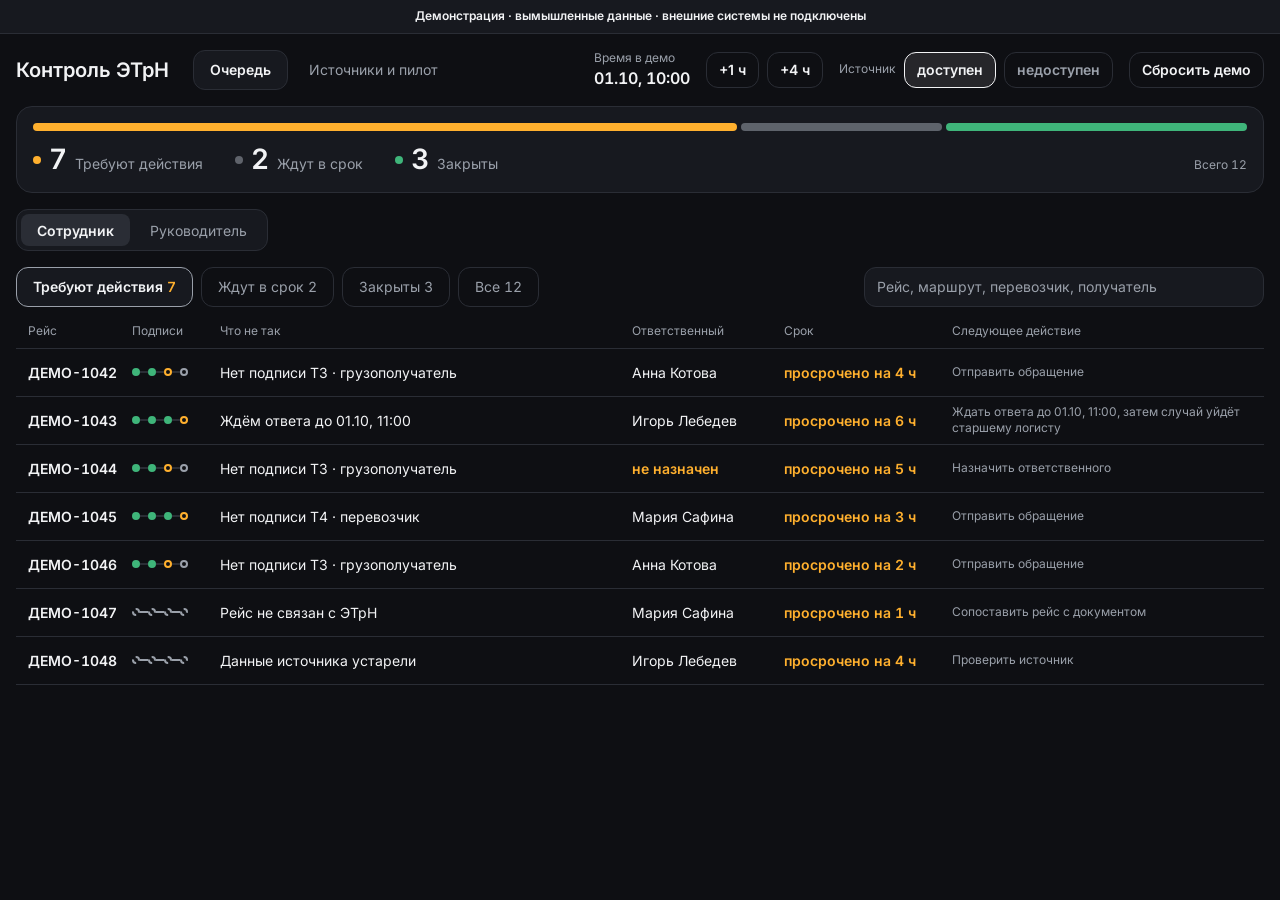
==== index.html @ 81ca2054 "Демо «Контроль ЭТрН»: собранные файлы страницы" ====
<!doctype html>
<html lang="ru">
  <head>
    <meta charset="UTF-8" />
    <meta name="viewport" content="width=device-width, initial-scale=1" />
    <link rel="icon" href="data:," />
    <meta name="robots" content="noindex, nofollow" />
    <title>Контроль ЭТрН</title>
    <script type="module" crossorigin src="./assets/index-CapDfy9O.js"></script>
    <link rel="stylesheet" crossorigin href="./assets/index-Dapi2NBc.css">
  </head>
  <body>
    <div id="root"></div>
  </body>
</html>
---- assets/index-Dapi2NBc.css ----
:root{--bg:#0e0f13;--surface:#17191f;--text:#f2f3f5;--text-dim:#9aa0aa;--accent:#ffb02e;--border:#2a2d35;--ok:#3fb57a;--danger:#e5484d;--fs-12:12px;--fs-14:14px;--fs-16:16px;--fs-20:20px;--fs-28:28px;--fs-40:40px;--s-4:4px;--s-8:8px;--s-12:12px;--s-16:16px;--s-24:24px;--s-32:32px;--s-48:48px;--r-card:16px;--r-btn:12px;--r-chip:8px;--shadow-card:0 1px 2px color-mix(in srgb, var(--bg) 60%, transparent);--shadow-pop:0 8px 24px color-mix(in srgb, var(--bg) 70%, transparent);--dur-fast:.12s;--dur-drawer:.2s;--dur-event:.24s;--dur-fill:.3s;--dur-count:.3s;--ease:cubic-bezier(.2, .7, .2, 1);--font:"Inter Variable", system-ui, -apple-system, "Segoe UI", Roboto, sans-serif}@font-face{font-family:Inter Variable;font-style:normal;font-display:swap;font-weight:100 900;src:url(./inter-cyrillic-ext-wght-normal-BOeWTOD4.woff2)format("woff2-variations");unicode-range:U+460-52F,U+1C80-1C8A,U+20B4,U+2DE0-2DFF,U+A640-A69F,U+FE2E-FE2F}@font-face{font-family:Inter Variable;font-style:normal;font-display:swap;font-weight:100 900;src:url(./inter-cyrillic-wght-normal-DqGufNeO.woff2)format("woff2-variations");unicode-range:U+301,U+400-45F,U+490-491,U+4B0-4B1,U+2116}@font-face{font-family:Inter Variable;font-style:normal;font-display:swap;font-weight:100 900;src:url(./inter-greek-ext-wght-normal-DlzME5K_.woff2)format("woff2-variations");unicode-range:U+1F??}@font-face{font-family:Inter Variable;font-style:normal;font-display:swap;font-weight:100 900;src:url(./inter-greek-wght-normal-CkhJZR-_.woff2)format("woff2-variations");unicode-range:U+370-377,U+37A-37F,U+384-38A,U+38C,U+38E-3A1,U+3A3-3FF}@font-face{font-family:Inter Variable;font-style:normal;font-display:swap;font-weight:100 900;src:url(./inter-vietnamese-wght-normal-CBcvBZtf.woff2)format("woff2-variations");unicode-range:U+102-103,U+110-111,U+128-129,U+168-169,U+1A0-1A1,U+1AF-1B0,U+300-301,U+303-304,U+308-309,U+323,U+329,U+1EA0-1EF9,U+20AB}@font-face{font-family:Inter Variable;font-style:normal;font-display:swap;font-weight:100 900;src:url(./inter-latin-ext-wght-normal-DO1Apj_S.woff2)format("woff2-variations");unicode-range:U+100-2BA,U+2BD-2C5,U+2C7-2CC,U+2CE-2D7,U+2DD-2FF,U+304,U+308,U+329,U+1D00-1DBF,U+1E00-1E9F,U+1EF2-1EFF,U+2020,U+20A0-20AB,U+20AD-20C0,U+2113,U+2C60-2C7F,U+A720-A7FF}@font-face{font-family:Inter Variable;font-style:normal;font-display:swap;font-weight:100 900;src:url(./inter-latin-wght-normal-Dx4kXJAl.woff2)format("woff2-variations");unicode-range:U+??,U+131,U+152-153,U+2BB-2BC,U+2C6,U+2DA,U+2DC,U+304,U+308,U+329,U+2000-206F,U+20AC,U+2122,U+2191,U+2193,U+2212,U+2215,U+FEFF,U+FFFD}*,:before,:after{box-sizing:border-box}html{-webkit-text-size-adjust:100%}:root{--lightningcss-light: ;--lightningcss-dark:initial;color-scheme:dark}body{background:var(--bg);color:var(--text);font-family:var(--font);font-size:var(--fs-14);-webkit-font-smoothing:antialiased;margin:0;font-weight:400;line-height:1.4}button,input,textarea,select{font:inherit;color:inherit}.num{font-variant-numeric:tabular-nums}:focus-visible{outline:2px solid var(--accent);outline-offset:2px}::view-transition-group(*){animation-duration:var(--dur-drawer);animation-timing-function:var(--ease)}::view-transition-old(root){animation-duration:var(--dur-fast)}::view-transition-new(root){animation-duration:var(--dur-fast)}@media (prefers-reduced-motion:reduce){:root{--dur-fast:0s;--dur-drawer:0s;--dur-event:0s;--dur-fill:0s;--dur-count:0s}*,:before,:after{scroll-behavior:auto!important;transition-duration:0s!important;animation-duration:0s!important;animation-delay:0s!important}::view-transition-group(*){animation-duration:0s!important}::view-transition-old(*){animation-duration:0s!important}::view-transition-new(*){animation-duration:0s!important}}._track_xzyvw_1{margin:0;padding:0;list-style:none;display:flex}._row_xzyvw_15{--node:8px;--gap:8px;align-items:center}._full_xzyvw_27{--node:20px;grid-auto-columns:minmax(0,1fr);grid-auto-flow:column;width:100%;display:grid;container-type:inline-size}._item_xzyvw_45{flex-direction:column;align-items:center;display:flex;position:relative}._row_xzyvw_15 ._item_xzyvw_45+._item_xzyvw_45{margin-left:var(--gap)}._full_xzyvw_27 ._item_xzyvw_45{text-align:center;min-width:0}._node_xzyvw_79{z-index:1;width:var(--node);height:var(--node);border:2px solid var(--text-dim);transition:background-color var(--dur-fill) var(--ease), border-color var(--dur-fill) var(--ease);background:0 0;border-radius:50%;position:relative}._signed_xzyvw_105 ._node_xzyvw_79{background:var(--ok);border-color:var(--ok)}._missing_xzyvw_115 ._node_xzyvw_79{border-color:var(--accent);background:0 0}._pending_xzyvw_125 ._node_xzyvw_79{border-color:var(--text-dim);background:0 0}._unknown_xzyvw_135 ._node_xzyvw_79{border-style:dashed;border-color:var(--text-dim)}._item_xzyvw_45+._item_xzyvw_45:before{content:"";top:calc(var(--node) / 2 - 1px);border-top:2px solid var(--border);position:absolute}._row_xzyvw_15 ._item_xzyvw_45+._item_xzyvw_45:before{width:var(--gap);right:100%}._full_xzyvw_27 ._item_xzyvw_45+._item_xzyvw_45:before{width:100%;right:50%}._unknown_xzyvw_135+._item_xzyvw_45:before,._item_xzyvw_45._unknown_xzyvw_135:before{border-top-style:dashed;border-top-color:var(--text-dim)}._label_xzyvw_193{margin-top:var(--s-8);padding:0 var(--s-4);overflow-wrap:normal;word-break:normal;gap:var(--s-4);width:100%;min-width:0;font-size:var(--fs-12);color:var(--text-dim);flex-direction:column;display:flex}._code_xzyvw_221{font-size:var(--fs-14);color:var(--text);font-weight:600}._missing_xzyvw_115 ._code_xzyvw_221,._missing_xzyvw_115 ._status_xzyvw_235{color:var(--accent)}._status_xzyvw_235{font-variant-numeric:tabular-nums}@container (width<=400px){._extra_xzyvw_255{display:none}}._drawer_vuwqw_3{--top:var(--header-h,34px);top:var(--top);z-index:900;width:480px;height:calc(100dvh - var(--top));background:var(--surface);border-left:1px solid var(--border);border-top:1px solid var(--border);border-radius:var(--r-card) 0 0 0;box-shadow:var(--shadow-pop);animation:_slide_vuwqw_1 var(--dur-drawer) var(--ease) both;outline:none;flex-direction:column;display:flex;position:fixed;right:0}@keyframes _slide_vuwqw_1{0%{transform:translate(100%)}}._head_vuwqw_53{justify-content:space-between;align-items:flex-start;gap:var(--s-12);padding:var(--s-16) var(--s-24);border-bottom:1px solid var(--border);display:flex}._headMain_vuwqw_71{min-width:0}._title_vuwqw_79{font-size:var(--fs-28);margin:0;font-weight:600;line-height:1.2}._route_vuwqw_93{margin:var(--s-4) 0 0;font-size:var(--fs-16);font-weight:600}._parties_vuwqw_105{margin:var(--s-4) 0 0;color:var(--text-dim);font-size:var(--fs-14)}._chips_vuwqw_117{margin:var(--s-12) 0 0;gap:var(--s-8);flex-wrap:wrap;display:flex}._chip_vuwqw_117{padding:var(--s-4) var(--s-8);border:1px solid var(--border);border-radius:var(--r-chip);font-size:var(--fs-12);font-weight:600}._sla_overdue_vuwqw_147{color:var(--accent);border-color:var(--accent)}._sla_met_vuwqw_157{color:var(--ok);border-color:var(--ok)}._sla_paused_vuwqw_167{color:var(--danger);border-color:var(--danger)}._sla_running_vuwqw_177{color:var(--text-dim)}._pinned_vuwqw_187{padding:var(--s-12) var(--s-24) var(--s-16);background:var(--surface);border-bottom:1px solid var(--border);flex:none}._pinned_vuwqw_187 ._h_vuwqw_53{margin-bottom:var(--s-4)}._pinned_vuwqw_187 ._next_vuwqw_209{margin-bottom:var(--s-12)}._pinned_vuwqw_187 ._hint_vuwqw_217{margin-top:var(--s-8)}._body_vuwqw_185{padding:0 var(--s-24) var(--s-32);flex:auto;overflow-y:auto}._block_vuwqw_237{padding:var(--s-16) 0;border-bottom:1px solid var(--border)}._block_vuwqw_237:last-child{border-bottom:0}._h_vuwqw_53{margin:0 0 var(--s-12);font-size:var(--fs-16);font-weight:600}._offline_vuwqw_267{margin:var(--s-16) 0 0;padding:var(--s-8) var(--s-12);border:1px solid var(--danger);border-radius:var(--r-chip);color:var(--danger);font-size:var(--fs-14);font-weight:600}._dim_vuwqw_287{margin:0 0 var(--s-12);color:var(--text-dim);font-size:var(--fs-14)}._meta_vuwqw_299{color:var(--text-dim);font-size:var(--fs-12)}._hint_vuwqw_217{margin:var(--s-8) 0 0;color:var(--text-dim);font-size:var(--fs-12)}._facts_vuwqw_323{gap:var(--s-12);flex-direction:column;margin:0;padding:0;list-style:none;display:flex}._fact_vuwqw_323{gap:var(--s-4);flex-direction:column;display:flex}._factWhat_vuwqw_353{color:var(--text-dim);font-size:var(--fs-12)}._factValue_vuwqw_363{font-size:var(--fs-14);font-weight:600}._list_vuwqw_373{padding-left:var(--s-16);gap:var(--s-8);flex-direction:column;margin:0;display:flex}._owner_vuwqw_389{justify-content:space-between;align-items:flex-end;gap:var(--s-12);flex-wrap:wrap;margin:0;display:flex}._ownerName_vuwqw_407{font-size:var(--fs-16);font-weight:600}._selectWrap_vuwqw_417{gap:var(--s-4);flex-direction:column;min-width:200px;display:flex}._select_vuwqw_417,._textarea_vuwqw_433{width:100%;padding:var(--s-8) var(--s-12);background:var(--bg);border:1px solid var(--border);border-radius:var(--r-btn);color:var(--text);font-size:var(--fs-14);transition:border-color var(--dur-fast) var(--ease)}._select_vuwqw_417{min-height:40px}._select_vuwqw_417:hover:not(:disabled),._textarea_vuwqw_433:hover:not(:read-only){border-color:var(--text-dim)}._textarea_vuwqw_433{resize:vertical;line-height:1.5;display:block}._textarea_vuwqw_433:read-only{color:var(--text-dim)}._next_vuwqw_209{margin:0 0 var(--s-12);font-size:var(--fs-20);font-weight:600;line-height:1.3}._actions_vuwqw_507{margin-top:var(--s-12);gap:var(--s-8);flex-wrap:wrap;display:flex}._btn_vuwqw_523{min-height:40px;padding:var(--s-8) var(--s-16);border-radius:var(--r-btn);font-size:var(--fs-14);cursor:pointer;transition:background-color var(--dur-fast) var(--ease), border-color var(--dur-fast) var(--ease), transform var(--dur-fast) var(--ease);border:1px solid #0000;font-weight:600;line-height:1.3}._btn_vuwqw_523:active:not(:disabled){transform:translateY(1px)}._btn_vuwqw_523:disabled{opacity:.5;cursor:not-allowed}._primary_vuwqw_571{background:var(--accent);color:var(--bg)}._primary_vuwqw_571:hover:not(:disabled){background:color-mix(in oklab, var(--accent) 85%, var(--text))}._secondary_vuwqw_589{border-color:var(--border);color:var(--text);background:0 0}._secondary_vuwqw_589:hover:not(:disabled){border-color:var(--text-dim);background:color-mix(in oklab, var(--text) 6%, transparent)}._closeBtn_vuwqw_611{flex:none}._demoTag_vuwqw_619{margin-left:var(--s-8);padding:var(--s-4) var(--s-8);border:1px solid var(--text-dim);border-radius:var(--r-chip);color:var(--text-dim);font-size:var(--fs-12);vertical-align:1px;font-weight:600}._timeline_vuwqw_643{margin:0;padding:0;list-style:none}._event_vuwqw_655{gap:var(--s-4);padding:0 0 var(--s-16) var(--s-24);flex-direction:column;display:flex;position:relative}._event_vuwqw_655:before{content:"";background:var(--border);width:2px;position:absolute;top:16px;bottom:0;left:5px}._event_vuwqw_655:last-child{padding-bottom:0}._event_vuwqw_655:last-child:before{display:none}._dot_vuwqw_707{border:2px solid var(--text-dim);background:var(--surface);border-radius:50%;width:12px;height:12px;position:absolute;top:4px;left:0}._dotAccent_vuwqw_729{border-color:var(--accent)}._dotOk_vuwqw_737{border-color:var(--ok);background:var(--ok)}._dotDanger_vuwqw_747{border-color:var(--danger)}._dotText_vuwqw_755{border-color:var(--text)}._dotDim_vuwqw_763{border-color:var(--text-dim)}._eventText_vuwqw_771{font-size:var(--fs-14)}._fresh_vuwqw_779{animation:_enter_vuwqw_1 var(--dur-event) var(--ease) both}@keyframes _enter_vuwqw_1{0%{opacity:0;transform:translateY(-8px)}}@media (width<=480px){._drawer_vuwqw_3{--top:var(--header-h,52px)}}@media (width<=768px){._drawer_vuwqw_3{border-left:0;border-radius:0;width:100%}._head_vuwqw_53{padding:var(--s-16);flex-direction:column;align-items:stretch}._drawer_vuwqw_3{overflow-y:auto}._head_vuwqw_53{flex:none}._pinned_vuwqw_187{padding:var(--s-16)}._body_vuwqw_185{padding:0 var(--s-16) var(--s-32);flex:none;overflow-y:visible}._btn_vuwqw_523{width:100%;min-height:48px}._actions_vuwqw_507{flex-direction:column}._select_vuwqw_417{min-height:48px}._selectWrap_vuwqw_417{width:100%}._head_vuwqw_53 ._closeBtn_vuwqw_611{order:-1}}._banner_no8e8_1{z-index:1000;padding:var(--s-8) var(--s-16);background:var(--surface);border-bottom:1px solid var(--border);color:var(--text);font-size:var(--fs-12);text-align:center;font-weight:600;line-height:1.4;position:sticky;top:0}._bar_gppl6_1{align-items:center;gap:var(--s-8) var(--s-16);flex-wrap:wrap;min-width:0;display:flex}._clock_gppl6_9{flex-direction:column;gap:0;display:flex}._cap_gppl6_15{color:var(--text-dim);font-size:var(--fs-12)}._time_gppl6_20{font-size:var(--fs-16);font-weight:600}._group_gppl6_25{align-items:center;gap:var(--s-8);display:flex}._ask_gppl6_31{font-size:var(--fs-14);font-weight:600}._btn_gppl6_37{min-height:36px;padding:var(--s-4) var(--s-12);border:1px solid var(--border);border-radius:var(--r-btn);color:var(--text);font-size:var(--fs-14);cursor:pointer;transition:background-color var(--dur-fast) var(--ease), border-color var(--dur-fast) var(--ease), transform var(--dur-fast) var(--ease);background:0 0;font-weight:600}._btn_gppl6_37:hover{border-color:var(--text-dim);background:color-mix(in oklab, var(--text) 6%, transparent)}._btn_gppl6_37:active{transform:translateY(1px)}._source_gppl6_63{align-items:center;gap:var(--s-8);display:flex}._seg_gppl6_69{min-height:36px;padding:var(--s-4) var(--s-12);border:1px solid var(--border);border-radius:var(--r-btn);color:var(--text-dim);font-size:var(--fs-14);cursor:pointer;transition:background-color var(--dur-fast) var(--ease), border-color var(--dur-fast) var(--ease), color var(--dur-fast) var(--ease);background:0 0;font-weight:600}._seg_gppl6_69:hover{border-color:var(--text-dim)}._seg_gppl6_69[aria-pressed=true]{background:color-mix(in oklab, var(--text) 10%, transparent);border-color:var(--text);color:var(--text)}._segOff_gppl6_95[aria-pressed=true]{background:color-mix(in oklab, var(--danger) 18%, transparent);border-color:var(--danger);color:var(--danger)}@media (width<=768px){._btn_gppl6_37,._seg_gppl6_69{min-height:44px}}._root_zon56_5{container-type:inline-size}._accent_zon56_13{color:var(--accent);font-weight:600}._ok_zon56_23{color:var(--ok)}._danger_zon56_31{color:var(--danger)}._dim_zon56_39{color:var(--text-dim)}._offline_zon56_47{margin-bottom:var(--s-16);padding:var(--s-12) var(--s-16);border:1px solid var(--danger);border-radius:var(--r-btn);background:var(--surface);color:var(--danger);font-weight:600}._toolbar_zon56_67{justify-content:space-between;align-items:center;gap:var(--s-12) var(--s-16);margin-bottom:var(--s-16);flex-wrap:wrap;display:flex}._chips_zon56_85{gap:var(--s-8);flex-wrap:wrap;display:flex}._chip_zon56_85{min-height:40px;padding:0 var(--s-16);border:1px solid var(--border);border-radius:var(--r-btn);color:var(--text-dim);font-size:var(--fs-14);cursor:pointer;transition:background-color var(--dur-fast) var(--ease), border-color var(--dur-fast) var(--ease), color var(--dur-fast) var(--ease);background:0 0}._chip_zon56_85:hover{color:var(--text);background:var(--surface)}._chip_zon56_85:active{background:var(--border)}._chip_zon56_85[aria-pressed=true]{color:var(--text);background:var(--surface);border-color:var(--text-dim);font-weight:600}._search_zon56_159{max-width:400px;min-height:40px;padding:0 var(--s-12);border:1px solid var(--border);border-radius:var(--r-btn);background:var(--surface);color:var(--text);font-size:var(--fs-14);transition:border-color var(--dur-fast) var(--ease);flex:280px}._search_zon56_159::placeholder{color:var(--text-dim)}._search_zon56_159:hover{border-color:var(--text-dim)}._empty_zon56_201{margin:var(--s-32) 0;color:var(--text-dim)}._table_zon56_213{table-layout:fixed;border-collapse:separate;border-spacing:0;text-align:left;width:100%}._table_zon56_213 th{padding:0 var(--s-12) var(--s-8);border-bottom:1px solid var(--border);color:var(--text-dim);font-size:var(--fs-12);text-align:left;font-weight:400}._table_zon56_213 td{height:48px;padding:0 var(--s-12);border-bottom:1px solid var(--border);vertical-align:middle}._cTrip_zon56_261{width:104px}._cTrack_zon56_269{width:88px}._cOwner_zon56_277{width:152px}._cDue_zon56_285{width:168px}._cNext_zon56_293{width:26%}._row_zon56_301{cursor:pointer;transition:background-color var(--dur-fast) var(--ease)}._row_zon56_301:hover{background:color-mix(in oklab, var(--surface) 60%, transparent)}._row_zon56_301:active,._row_zon56_301._selected_zon56_327{background:var(--surface)}._row_zon56_301._selected_zon56_327 ._tdTrip_zon56_335{box-shadow:inset 3px 0 0 var(--text)}._row_zon56_301:focus-visible{outline-offset:-2px}._tdTrip_zon56_335{font-weight:600}._tdDue_zon56_359{white-space:nowrap}._tdNext_zon56_367{font-size:var(--fs-12);color:var(--text-dim)}._clamp_zon56_377{-webkit-line-clamp:2;line-clamp:2;-webkit-box-orient:vertical;display:-webkit-box;overflow:hidden}@container (width<=960px){._next_zon56_397{display:none}}@container (width<=720px){._table_zon56_213,._table_zon56_213 tbody{display:block}._table_zon56_213 thead{display:none}._row_zon56_301{align-items:center;gap:var(--s-4) var(--s-12);padding:var(--s-12);border-bottom:1px solid var(--border);grid-template-columns:auto 1fr;grid-template-areas:"trip track""what what""due owner""next next";display:grid}._row_zon56_301 td{border:0;height:auto;padding:0;display:block}._row_zon56_301._selected_zon56_327 ._tdTrip_zon56_335{box-shadow:none}._row_zon56_301._selected_zon56_327{box-shadow:inset 3px 0 0 var(--text)}._tdTrip_zon56_335{grid-area:trip}._tdTrack_zon56_495{grid-area:track}._tdWhat_zon56_503{grid-area:what}._tdDue_zon56_359{font-size:var(--fs-12);grid-area:due}._tdOwner_zon56_521{font-size:var(--fs-12);color:var(--text-dim);grid-area:owner;justify-self:end}._tdNext_zon56_367{grid-area:next}}._root_1jyqu_1{container-type:inline-size}._grid_1jyqu_5{gap:var(--s-16);grid-template-columns:repeat(3,minmax(0,1fr));align-items:start;display:grid}@container (width<=880px){._grid_1jyqu_5{grid-template-columns:minmax(0,1fr)}}._block_1jyqu_18{padding:var(--s-16);background:var(--surface);border:1px solid var(--border);border-radius:var(--r-card)}._h_1jyqu_25{margin:0 0 var(--s-12);font-size:var(--fs-16);font-weight:600}._empty_1jyqu_31{color:var(--text-dim);margin:0}._list_1jyqu_36{gap:var(--s-8);flex-direction:column;margin:0;padding:0;list-style:none;display:flex}._accent_1jyqu_45{color:var(--accent);font-weight:600}._dim_1jyqu_50{color:var(--text-dim)}._case_1jyqu_54{gap:var(--s-4);width:100%;padding:var(--s-12);border:1px solid var(--border);border-radius:var(--r-btn);color:var(--text);text-align:left;cursor:pointer;transition:background-color var(--dur-fast) var(--ease), border-color var(--dur-fast) var(--ease);background:0 0;flex-direction:column;display:flex}._case_1jyqu_54:hover{background:var(--bg);border-color:var(--text-dim)}._case_1jyqu_54:active{background:var(--border)}._caseHead_1jyqu_80{justify-content:space-between;align-items:center;gap:var(--s-12);display:flex}._trip_1jyqu_87{font-weight:600}._note_1jyqu_91{font-size:var(--fs-12);color:var(--text-dim)}._person_1jyqu_96{padding:var(--s-12);border:1px solid var(--border);border-radius:var(--r-btn)}._personHead_1jyqu_102{justify-content:space-between;align-items:baseline;gap:var(--s-12);display:flex}._name_1jyqu_109{font-weight:600}._tags_1jyqu_113{gap:var(--s-8);margin-top:var(--s-8);flex-wrap:wrap;display:flex}._tag_1jyqu_113{min-height:32px;padding:0 var(--s-12);border:1px solid var(--border);border-radius:var(--r-chip);color:var(--text);font-size:var(--fs-12);cursor:pointer;transition:background-color var(--dur-fast) var(--ease), border-color var(--dur-fast) var(--ease);background:0 0}._tag_1jyqu_113:hover{background:var(--bg);border-color:var(--text-dim)}._tag_1jyqu_113:active{background:var(--border)}._pilot_1jyqu_143{margin:var(--s-24) 0 0;padding:var(--s-16);border:1px solid var(--border);border-radius:var(--r-card);color:var(--text-dim)}._pilotLead_1jyqu_151{color:var(--text);font-weight:600}._page_1mm7h_1{max-width:1040px;padding:var(--s-16) 0 var(--s-48);gap:var(--s-16);flex-direction:column;display:flex}._h1_1mm7h_9{font-size:var(--fs-28);margin:0;font-weight:600;line-height:1.2}._lead_1mm7h_16{color:var(--text-dim);font-size:var(--fs-16);margin:0}._panel_1mm7h_22{padding:var(--s-24);background:var(--surface);border:1px solid var(--border);border-radius:var(--r-card);min-width:0}._h_1mm7h_9{margin:0 0 var(--s-16);font-size:var(--fs-20);font-weight:600}._h4_1mm7h_36{margin:var(--s-16) 0 var(--s-8);font-size:var(--fs-16);font-weight:600}._option_1mm7h_42 ._h4_1mm7h_36{margin-top:0}._text_1mm7h_46{margin:0}._note_1mm7h_50{margin:var(--s-16) 0 0;color:var(--text-dim)}._two_1mm7h_55{gap:var(--s-16);grid-template-columns:repeat(2,minmax(0,1fr));display:grid}._option_1mm7h_42{padding:var(--s-16);border:1px solid var(--border);border-radius:var(--r-btn)}._list_1mm7h_67{padding-left:var(--s-24);gap:var(--s-8);flex-direction:column;margin:0;display:flex}._table_1mm7h_75{border-collapse:collapse;width:100%;font-size:var(--fs-14)}._table_1mm7h_75 th{padding:var(--s-8) var(--s-12);border-bottom:1px solid var(--border);color:var(--text-dim);font-size:var(--fs-12);text-align:left;font-weight:400}._table_1mm7h_75 td{padding:var(--s-12);border-bottom:1px solid var(--border);vertical-align:top}._table_1mm7h_75 tr:last-child td{border-bottom:0}._strong_1mm7h_100{font-weight:600}._key_1mm7h_104{color:var(--text-dim);font-weight:400}._badge_1mm7h_109{padding:var(--s-4) var(--s-8);border:1px solid var(--border);border-radius:var(--r-chip);font-size:var(--fs-12);font-weight:600;display:inline-block}._badgeOff_1mm7h_118{color:var(--danger);border-color:var(--danger)}._form_1mm7h_123{margin-top:var(--s-16);gap:var(--s-16);grid-template-columns:repeat(2,minmax(0,1fr));display:grid}._field_1mm7h_130{gap:var(--s-4);border:0;flex-direction:column;min-width:0;margin:0;padding:0;display:flex}._wide_1mm7h_140{grid-column:1/-1}._label_1mm7h_144{color:var(--text-dim);font-size:var(--fs-12);padding:0}._input_1mm7h_150{width:100%;min-height:40px;padding:var(--s-8) var(--s-12);background:var(--bg);border:1px solid var(--border);border-radius:var(--r-btn);color:var(--text);font-size:var(--fs-14);transition:border-color var(--dur-fast) var(--ease)}._input_1mm7h_150:hover{border-color:var(--text-dim)}textarea._input_1mm7h_150{resize:vertical;line-height:1.5}._radios_1mm7h_171{gap:var(--s-16);flex-wrap:wrap;align-items:center;min-height:40px;display:flex}._radio_1mm7h_171{align-items:center;gap:var(--s-8);cursor:pointer;display:flex}._radio_1mm7h_171 input{accent-color:var(--accent)}._submitRow_1mm7h_190{align-items:center;gap:var(--s-16);flex-wrap:wrap;display:flex}._submit_1mm7h_190{min-height:40px;padding:var(--s-8) var(--s-16);background:var(--accent);border-radius:var(--r-btn);color:var(--bg);font-size:var(--fs-14);cursor:pointer;transition:background-color var(--dur-fast) var(--ease), transform var(--dur-fast) var(--ease);border:1px solid #0000;font-weight:600}._submit_1mm7h_190:hover{background:color-mix(in oklab, var(--accent) 85%, var(--text))}._submit_1mm7h_190:active{transform:translateY(1px)}._result_1mm7h_221{margin:0;font-weight:600}@media (width<=768px){._panel_1mm7h_22{padding:var(--s-16)}._two_1mm7h_55,._form_1mm7h_123{grid-template-columns:minmax(0,1fr)}._table_1mm7h_75 thead{clip-path:inset(50%);width:1px;height:1px;position:absolute;overflow:hidden}._table_1mm7h_75,._table_1mm7h_75 tbody,._table_1mm7h_75 tr,._table_1mm7h_75 td{width:100%;display:block}._table_1mm7h_75 tr{padding:var(--s-8) 0;border-bottom:1px solid var(--border)}._table_1mm7h_75 tr:last-child{border-bottom:0}._table_1mm7h_75 td{padding:var(--s-4) 0;border:0}._table_1mm7h_75 td:before{content:attr(data-label);color:var(--text-dim);font-size:var(--fs-12);font-weight:400;display:block}._submit_1mm7h_190{width:100%;min-height:48px}._input_1mm7h_150{min-height:48px}}._page_1h23d_1{min-height:100dvh}._shell_1h23d_9{max-width:1600px;margin:0 auto}@media (width>=769px){._drawerOpen_1h23d_23{padding-right:480px}}._header_1h23d_33{padding:var(--s-16) var(--s-16) 0}._topRow_1h23d_41{align-items:center;gap:var(--s-12) var(--s-24);flex-wrap:wrap;display:flex}._title_1h23d_55{font-size:var(--fs-20);margin:0;font-weight:600;line-height:1.2}._tabs_1h23d_69{gap:var(--s-4);display:flex}._tab_1h23d_69{min-height:40px;padding:0 var(--s-16);border-radius:var(--r-btn);color:var(--text-dim);font-size:var(--fs-14);cursor:pointer;transition:background-color var(--dur-fast) var(--ease), color var(--dur-fast) var(--ease);background:0 0;border:1px solid #0000}._tab_1h23d_69:hover{color:var(--text);background:var(--surface)}._tab_1h23d_69:active{background:var(--border)}._tab_1h23d_69[aria-selected=true]{color:var(--text);background:var(--surface);border-color:var(--border);font-weight:600}._controls_1h23d_139{min-width:0;margin-left:auto}._counters_1h23d_151{margin-top:var(--s-16);padding:var(--s-16);background:var(--surface);border:1px solid var(--border);border-radius:var(--r-card)}._bar_1h23d_167{gap:var(--s-4);height:var(--s-8);display:flex}._seg_1h23d_179{border-radius:var(--r-chip);min-width:0;transition:flex-grow var(--dur-count) var(--ease);flex-basis:0}._segAction_1h23d_193{background:var(--accent)}._segWaiting_1h23d_201{background:color-mix(in oklab, var(--text-dim) 55%, transparent)}._segClosed_1h23d_209{background:var(--ok)}._legend_1h23d_217{margin:var(--s-12) 0 0;align-items:baseline;gap:var(--s-8) var(--s-32);flex-wrap:wrap;padding:0;list-style:none;display:flex}._legendItem_1h23d_237{align-items:baseline;gap:var(--s-8);display:flex}._dot_1h23d_249{width:var(--s-8);height:var(--s-8);border-radius:50%;flex:none;align-self:center}._legendLabel_1h23d_265{font-size:var(--fs-14);color:var(--text-dim)}._legendTotal_1h23d_275{font-size:var(--fs-12);color:var(--text-dim);margin-left:auto}._roll_1h23d_289{font-size:var(--fs-28);font-weight:600;line-height:1.2;display:inline-grid;overflow:hidden}._roll_1h23d_289>*{grid-area:1/1}._rollIn_1h23d_313{animation:_roll-in_1h23d_1 var(--dur-count) var(--ease) both}._rollOut_1h23d_321{animation:_roll-out_1h23d_1 var(--dur-count) var(--ease) both}@keyframes _roll-in_1h23d_1{0%{opacity:0;transform:translateY(100%)}to{opacity:1;transform:translateY(0)}}@keyframes _roll-out_1h23d_1{0%{opacity:1;transform:translateY(0)}to{opacity:0;transform:translateY(-100%)}}._main_1h23d_373{padding:var(--s-16)}._mode_1h23d_383{gap:var(--s-4);margin-bottom:var(--s-16);padding:var(--s-4);background:var(--surface);border:1px solid var(--border);border-radius:var(--r-btn);display:inline-flex}._modeBtn_1h23d_403{min-height:32px;padding:0 var(--s-16);border-radius:var(--r-chip);color:var(--text-dim);font-size:var(--fs-14);cursor:pointer;transition:background-color var(--dur-fast) var(--ease), color var(--dur-fast) var(--ease);background:0 0;border:0}._modeBtn_1h23d_403:hover{color:var(--text)}._modeBtn_1h23d_403:active{background:var(--border)}._modeBtn_1h23d_403[aria-pressed=true]{background:var(--border);color:var(--text);font-weight:600}@media (width<=768px){._tabs_1h23d_69{width:100%}._controls_1h23d_139{width:100%;margin-left:0}._legend_1h23d_217{gap:var(--s-8) var(--s-24)}._legendTotal_1h23d_275{display:none}}
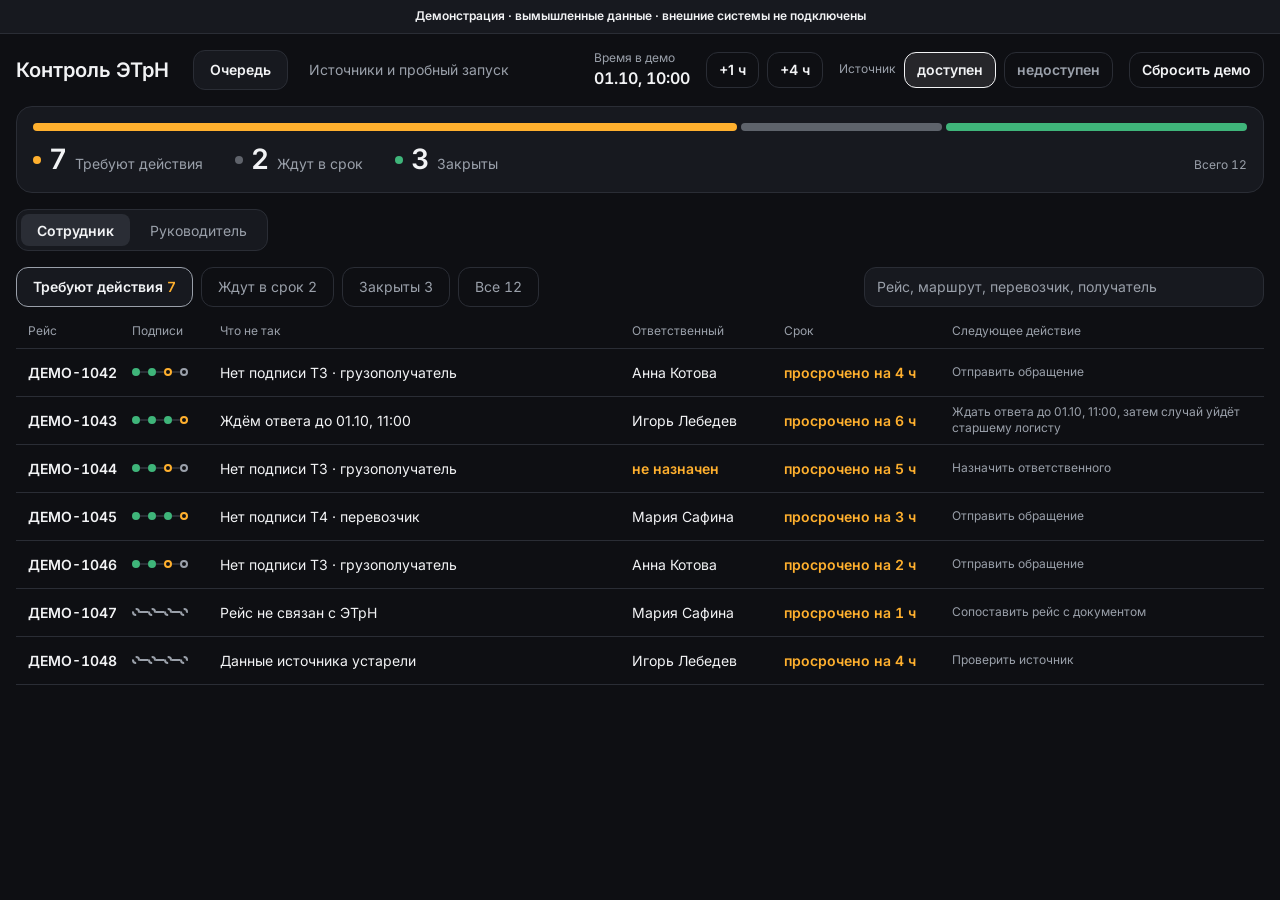
==== commit 531ea7c3: "Источники: ГосЛог и учётные системы, агенты, «пробный запуск»" ====
--- a/index.html
+++ b/index.html
@@ -6,7 +6,7 @@
     <link rel="icon" href="data:," />
     <meta name="robots" content="noindex, nofollow" />
     <title>Контроль ЭТрН</title>
-    <script type="module" crossorigin src="./assets/index-CapDfy9O.js"></script>
+    <script type="module" crossorigin src="./assets/index-CJ0UePpX.js"></script>
     <link rel="stylesheet" crossorigin href="./assets/index-Dapi2NBc.css">
   </head>
   <body>
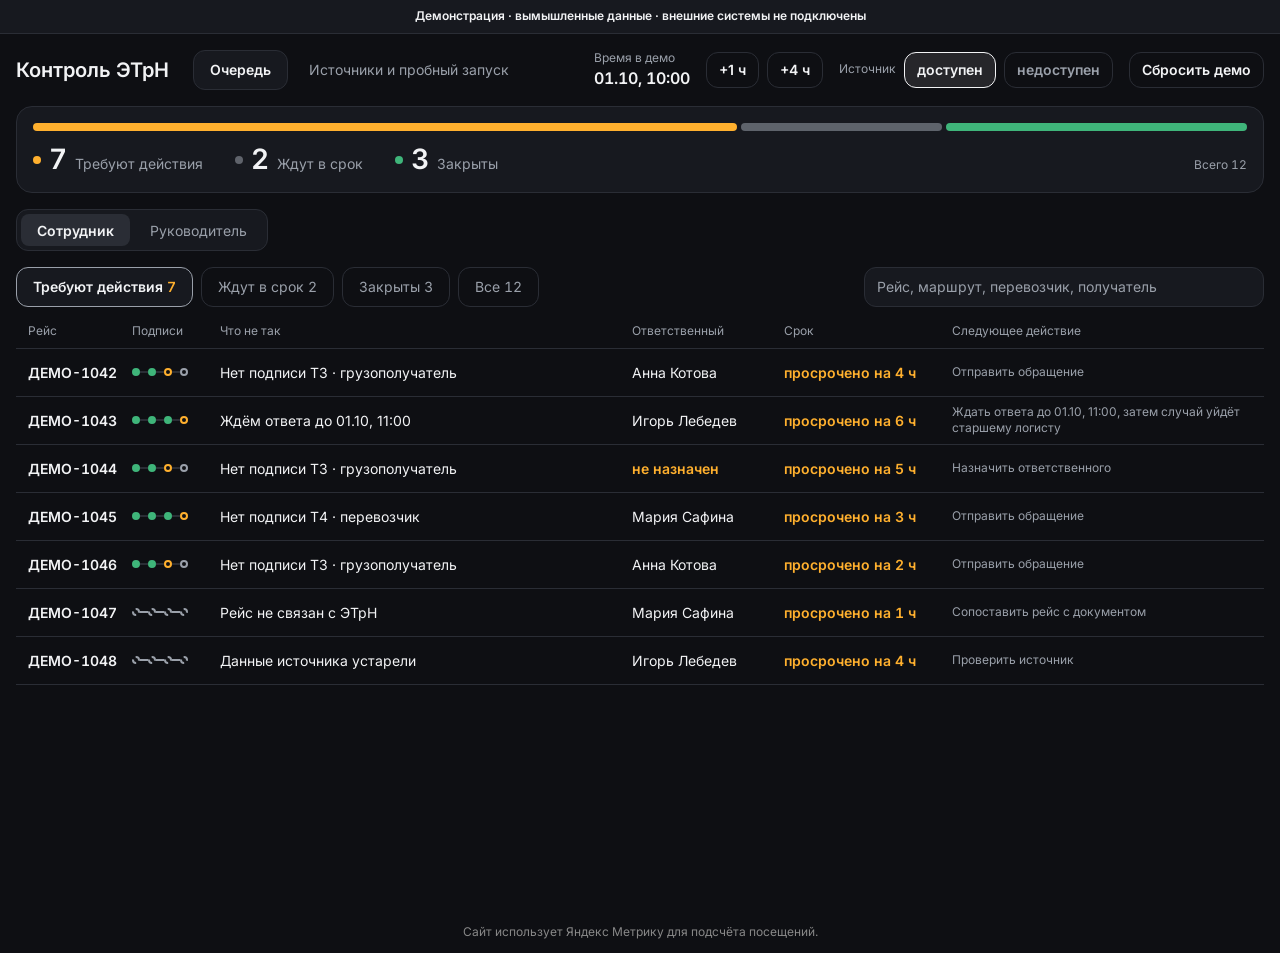
==== commit a8d3b1ea: "Яндекс Метрика 113512674 на памятке и демо + строка о Метрике" ====
--- a/index.html
+++ b/index.html
@@ -6,10 +6,22 @@
     <link rel="icon" href="data:," />
     <meta name="robots" content="noindex, nofollow" />
     <title>Контроль ЭТрН</title>
-    <script type="module" crossorigin src="./assets/index-CJ0UePpX.js"></script>
-    <link rel="stylesheet" crossorigin href="./assets/index-Dapi2NBc.css">
-  </head>
+    <script type="module" crossorigin src="./assets/index-htChiKn6.js"></script>
+    <link rel="stylesheet" crossorigin href="./assets/index-BkWCq0oA.css">
+  <!-- Yandex.Metrika counter -->
+<script type="text/javascript">
+(function(m,e,t,r,i,k,a){m[i]=m[i]||function(){(m[i].a=m[i].a||[]).push(arguments)};
+m[i].l=1*new Date();
+for (var j = 0; j < document.scripts.length; j++) {if (document.scripts[j].src === r) { return; }}
+k=e.createElement(t),a=e.getElementsByTagName(t)[0],k.async=1,k.src=r,a.parentNode.insertBefore(k,a)})
+(window, document, "script", "https://mc.yandex.ru/metrika/tag.js", "ym");
+ym(113512674, "init", {clickmap:true, trackLinks:true, accurateTrackBounce:true, webvisor:true});
+</script>
+<noscript><div><img src="https://mc.yandex.ru/watch/113512674" style="position:absolute; left:-9999px;" alt="" /></div></noscript>
+<!-- /Yandex.Metrika counter -->
+</head>
   <body>
     <div id="root"></div>
-  </body>
+  <p style="font-size:12px;color:#888;text-align:center;margin:24px 0 12px">Сайт использует Яндекс Метрику для подсчёта посещений.</p>
+</body>
 </html>
--- a/assets/index-BkWCq0oA.css
+++ b/assets/index-BkWCq0oA.css
@@ -0,0 +1 @@
+:root{--bg:#0e0f13;--surface:#17191f;--text:#f2f3f5;--text-dim:#9aa0aa;--accent:#ffb02e;--border:#2a2d35;--ok:#3fb57a;--danger:#e5484d;--fs-12:12px;--fs-14:14px;--fs-16:16px;--fs-20:20px;--fs-28:28px;--fs-40:40px;--s-4:4px;--s-8:8px;--s-12:12px;--s-16:16px;--s-24:24px;--s-32:32px;--s-48:48px;--r-card:16px;--r-btn:12px;--r-chip:8px;--shadow-card:0 1px 2px color-mix(in srgb, var(--bg) 60%, transparent);--shadow-pop:0 8px 24px color-mix(in srgb, var(--bg) 70%, transparent);--dur-fast:.12s;--dur-drawer:.2s;--dur-event:.24s;--dur-fill:.3s;--dur-count:.3s;--ease:cubic-bezier(.2, .7, .2, 1);--font:"Inter Variable", system-ui, -apple-system, "Segoe UI", Roboto, sans-serif}@font-face{font-family:Inter Variable;font-style:normal;font-display:swap;font-weight:100 900;src:url(./inter-cyrillic-ext-wght-normal-BOeWTOD4.woff2)format("woff2-variations");unicode-range:U+460-52F,U+1C80-1C8A,U+20B4,U+2DE0-2DFF,U+A640-A69F,U+FE2E-FE2F}@font-face{font-family:Inter Variable;font-style:normal;font-display:swap;font-weight:100 900;src:url(./inter-cyrillic-wght-normal-DqGufNeO.woff2)format("woff2-variations");unicode-range:U+301,U+400-45F,U+490-491,U+4B0-4B1,U+2116}@font-face{font-family:Inter Variable;font-style:normal;font-display:swap;font-weight:100 900;src:url(./inter-greek-ext-wght-normal-DlzME5K_.woff2)format("woff2-variations");unicode-range:U+1F??}@font-face{font-family:Inter Variable;font-style:normal;font-display:swap;font-weight:100 900;src:url(./inter-greek-wght-normal-CkhJZR-_.woff2)format("woff2-variations");unicode-range:U+370-377,U+37A-37F,U+384-38A,U+38C,U+38E-3A1,U+3A3-3FF}@font-face{font-family:Inter Variable;font-style:normal;font-display:swap;font-weight:100 900;src:url(./inter-vietnamese-wght-normal-CBcvBZtf.woff2)format("woff2-variations");unicode-range:U+102-103,U+110-111,U+128-129,U+168-169,U+1A0-1A1,U+1AF-1B0,U+300-301,U+303-304,U+308-309,U+323,U+329,U+1EA0-1EF9,U+20AB}@font-face{font-family:Inter Variable;font-style:normal;font-display:swap;font-weight:100 900;src:url(./inter-latin-ext-wght-normal-DO1Apj_S.woff2)format("woff2-variations");unicode-range:U+100-2BA,U+2BD-2C5,U+2C7-2CC,U+2CE-2D7,U+2DD-2FF,U+304,U+308,U+329,U+1D00-1DBF,U+1E00-1E9F,U+1EF2-1EFF,U+2020,U+20A0-20AB,U+20AD-20C0,U+2113,U+2C60-2C7F,U+A720-A7FF}@font-face{font-family:Inter Variable;font-style:normal;font-display:swap;font-weight:100 900;src:url(./inter-latin-wght-normal-Dx4kXJAl.woff2)format("woff2-variations");unicode-range:U+??,U+131,U+152-153,U+2BB-2BC,U+2C6,U+2DA,U+2DC,U+304,U+308,U+329,U+2000-206F,U+20AC,U+2122,U+2191,U+2193,U+2212,U+2215,U+FEFF,U+FFFD}*,:before,:after{box-sizing:border-box}html{-webkit-text-size-adjust:100%}:root{--lightningcss-light: ;--lightningcss-dark:initial;color-scheme:dark}body{background:var(--bg);color:var(--text);font-family:var(--font);font-size:var(--fs-14);-webkit-font-smoothing:antialiased;margin:0;font-weight:400;line-height:1.4}button,input,textarea,select{font:inherit;color:inherit}.num{font-variant-numeric:tabular-nums}:focus-visible{outline:2px solid var(--accent);outline-offset:2px}::view-transition-group(*){animation-duration:var(--dur-drawer);animation-timing-function:var(--ease)}::view-transition-old(root){animation-duration:var(--dur-fast)}::view-transition-new(root){animation-duration:var(--dur-fast)}@media (prefers-reduced-motion:reduce){:root{--dur-fast:0s;--dur-drawer:0s;--dur-event:0s;--dur-fill:0s;--dur-count:0s}*,:before,:after{scroll-behavior:auto!important;transition-duration:0s!important;animation-duration:0s!important;animation-delay:0s!important}::view-transition-group(*){animation-duration:0s!important}::view-transition-old(*){animation-duration:0s!important}::view-transition-new(*){animation-duration:0s!important}}._track_xzyvw_1{margin:0;padding:0;list-style:none;display:flex}._row_xzyvw_15{--node:8px;--gap:8px;align-items:center}._full_xzyvw_27{--node:20px;grid-auto-columns:minmax(0,1fr);grid-auto-flow:column;width:100%;display:grid;container-type:inline-size}._item_xzyvw_45{flex-direction:column;align-items:center;display:flex;position:relative}._row_xzyvw_15 ._item_xzyvw_45+._item_xzyvw_45{margin-left:var(--gap)}._full_xzyvw_27 ._item_xzyvw_45{text-align:center;min-width:0}._node_xzyvw_79{z-index:1;width:var(--node);height:var(--node);border:2px solid var(--text-dim);transition:background-color var(--dur-fill) var(--ease), border-color var(--dur-fill) var(--ease);background:0 0;border-radius:50%;position:relative}._signed_xzyvw_105 ._node_xzyvw_79{background:var(--ok);border-color:var(--ok)}._missing_xzyvw_115 ._node_xzyvw_79{border-color:var(--accent);background:0 0}._pending_xzyvw_125 ._node_xzyvw_79{border-color:var(--text-dim);background:0 0}._unknown_xzyvw_135 ._node_xzyvw_79{border-style:dashed;border-color:var(--text-dim)}._item_xzyvw_45+._item_xzyvw_45:before{content:"";top:calc(var(--node) / 2 - 1px);border-top:2px solid var(--border);position:absolute}._row_xzyvw_15 ._item_xzyvw_45+._item_xzyvw_45:before{width:var(--gap);right:100%}._full_xzyvw_27 ._item_xzyvw_45+._item_xzyvw_45:before{width:100%;right:50%}._unknown_xzyvw_135+._item_xzyvw_45:before,._item_xzyvw_45._unknown_xzyvw_135:before{border-top-style:dashed;border-top-color:var(--text-dim)}._label_xzyvw_193{margin-top:var(--s-8);padding:0 var(--s-4);overflow-wrap:normal;word-break:normal;gap:var(--s-4);width:100%;min-width:0;font-size:var(--fs-12);color:var(--text-dim);flex-direction:column;display:flex}._code_xzyvw_221{font-size:var(--fs-14);color:var(--text);font-weight:600}._missing_xzyvw_115 ._code_xzyvw_221,._missing_xzyvw_115 ._status_xzyvw_235{color:var(--accent)}._status_xzyvw_235{font-variant-numeric:tabular-nums}@container (width<=400px){._extra_xzyvw_255{display:none}}._drawer_vuwqw_3{--top:var(--header-h,34px);top:var(--top);z-index:900;width:480px;height:calc(100dvh - var(--top));background:var(--surface);border-left:1px solid var(--border);border-top:1px solid var(--border);border-radius:var(--r-card) 0 0 0;box-shadow:var(--shadow-pop);animation:_slide_vuwqw_1 var(--dur-drawer) var(--ease) both;outline:none;flex-direction:column;display:flex;position:fixed;right:0}@keyframes _slide_vuwqw_1{0%{transform:translate(100%)}}._head_vuwqw_53{justify-content:space-between;align-items:flex-start;gap:var(--s-12);padding:var(--s-16) var(--s-24);border-bottom:1px solid var(--border);display:flex}._headMain_vuwqw_71{min-width:0}._title_vuwqw_79{font-size:var(--fs-28);margin:0;font-weight:600;line-height:1.2}._route_vuwqw_93{margin:var(--s-4) 0 0;font-size:var(--fs-16);font-weight:600}._parties_vuwqw_105{margin:var(--s-4) 0 0;color:var(--text-dim);font-size:var(--fs-14)}._chips_vuwqw_117{margin:var(--s-12) 0 0;gap:var(--s-8);flex-wrap:wrap;display:flex}._chip_vuwqw_117{padding:var(--s-4) var(--s-8);border:1px solid var(--border);border-radius:var(--r-chip);font-size:var(--fs-12);font-weight:600}._sla_overdue_vuwqw_147{color:var(--accent);border-color:var(--accent)}._sla_met_vuwqw_157{color:var(--ok);border-color:var(--ok)}._sla_paused_vuwqw_167{color:var(--danger);border-color:var(--danger)}._sla_running_vuwqw_177{color:var(--text-dim)}._pinned_vuwqw_187{padding:var(--s-12) var(--s-24) var(--s-16);background:var(--surface);border-bottom:1px solid var(--border);flex:none}._pinned_vuwqw_187 ._h_vuwqw_53{margin-bottom:var(--s-4)}._pinned_vuwqw_187 ._next_vuwqw_209{margin-bottom:var(--s-12)}._pinned_vuwqw_187 ._hint_vuwqw_217{margin-top:var(--s-8)}._body_vuwqw_185{padding:0 var(--s-24) var(--s-32);flex:auto;overflow-y:auto}._block_vuwqw_237{padding:var(--s-16) 0;border-bottom:1px solid var(--border)}._block_vuwqw_237:last-child{border-bottom:0}._h_vuwqw_53{margin:0 0 var(--s-12);font-size:var(--fs-16);font-weight:600}._offline_vuwqw_267{margin:var(--s-16) 0 0;padding:var(--s-8) var(--s-12);border:1px solid var(--danger);border-radius:var(--r-chip);color:var(--danger);font-size:var(--fs-14);font-weight:600}._dim_vuwqw_287{margin:0 0 var(--s-12);color:var(--text-dim);font-size:var(--fs-14)}._meta_vuwqw_299{color:var(--text-dim);font-size:var(--fs-12)}._hint_vuwqw_217{margin:var(--s-8) 0 0;color:var(--text-dim);font-size:var(--fs-12)}._facts_vuwqw_323{gap:var(--s-12);flex-direction:column;margin:0;padding:0;list-style:none;display:flex}._fact_vuwqw_323{gap:var(--s-4);flex-direction:column;display:flex}._factWhat_vuwqw_353{color:var(--text-dim);font-size:var(--fs-12)}._factValue_vuwqw_363{font-size:var(--fs-14);font-weight:600}._list_vuwqw_373{padding-left:var(--s-16);gap:var(--s-8);flex-direction:column;margin:0;display:flex}._owner_vuwqw_389{justify-content:space-between;align-items:flex-end;gap:var(--s-12);flex-wrap:wrap;margin:0;display:flex}._ownerName_vuwqw_407{font-size:var(--fs-16);font-weight:600}._selectWrap_vuwqw_417{gap:var(--s-4);flex-direction:column;min-width:200px;display:flex}._select_vuwqw_417,._textarea_vuwqw_433{width:100%;padding:var(--s-8) var(--s-12);background:var(--bg);border:1px solid var(--border);border-radius:var(--r-btn);color:var(--text);font-size:var(--fs-14);transition:border-color var(--dur-fast) var(--ease)}._select_vuwqw_417{min-height:40px}._select_vuwqw_417:hover:not(:disabled),._textarea_vuwqw_433:hover:not(:read-only){border-color:var(--text-dim)}._textarea_vuwqw_433{resize:vertical;line-height:1.5;display:block}._textarea_vuwqw_433:read-only{color:var(--text-dim)}._next_vuwqw_209{margin:0 0 var(--s-12);font-size:var(--fs-20);font-weight:600;line-height:1.3}._actions_vuwqw_507{margin-top:var(--s-12);gap:var(--s-8);flex-wrap:wrap;display:flex}._btn_vuwqw_523{min-height:40px;padding:var(--s-8) var(--s-16);border-radius:var(--r-btn);font-size:var(--fs-14);cursor:pointer;transition:background-color var(--dur-fast) var(--ease), border-color var(--dur-fast) var(--ease), transform var(--dur-fast) var(--ease);border:1px solid #0000;font-weight:600;line-height:1.3}._btn_vuwqw_523:active:not(:disabled){transform:translateY(1px)}._btn_vuwqw_523:disabled{opacity:.5;cursor:not-allowed}._primary_vuwqw_571{background:var(--accent);color:var(--bg)}._primary_vuwqw_571:hover:not(:disabled){background:color-mix(in oklab, var(--accent) 85%, var(--text))}._secondary_vuwqw_589{border-color:var(--border);color:var(--text);background:0 0}._secondary_vuwqw_589:hover:not(:disabled){border-color:var(--text-dim);background:color-mix(in oklab, var(--text) 6%, transparent)}._closeBtn_vuwqw_611{flex:none}._demoTag_vuwqw_619{margin-left:var(--s-8);padding:var(--s-4) var(--s-8);border:1px solid var(--text-dim);border-radius:var(--r-chip);color:var(--text-dim);font-size:var(--fs-12);vertical-align:1px;font-weight:600}._timeline_vuwqw_643{margin:0;padding:0;list-style:none}._event_vuwqw_655{gap:var(--s-4);padding:0 0 var(--s-16) var(--s-24);flex-direction:column;display:flex;position:relative}._event_vuwqw_655:before{content:"";background:var(--border);width:2px;position:absolute;top:16px;bottom:0;left:5px}._event_vuwqw_655:last-child{padding-bottom:0}._event_vuwqw_655:last-child:before{display:none}._dot_vuwqw_707{border:2px solid var(--text-dim);background:var(--surface);border-radius:50%;width:12px;height:12px;position:absolute;top:4px;left:0}._dotAccent_vuwqw_729{border-color:var(--accent)}._dotOk_vuwqw_737{border-color:var(--ok);background:var(--ok)}._dotDanger_vuwqw_747{border-color:var(--danger)}._dotText_vuwqw_755{border-color:var(--text)}._dotDim_vuwqw_763{border-color:var(--text-dim)}._eventText_vuwqw_771{font-size:var(--fs-14)}._fresh_vuwqw_779{animation:_enter_vuwqw_1 var(--dur-event) var(--ease) both}@keyframes _enter_vuwqw_1{0%{opacity:0;transform:translateY(-8px)}}@media (width<=480px){._drawer_vuwqw_3{--top:var(--header-h,52px)}}@media (width<=768px){._drawer_vuwqw_3{border-left:0;border-radius:0;width:100%}._head_vuwqw_53{padding:var(--s-16);flex-direction:column;align-items:stretch}._drawer_vuwqw_3{overflow-y:auto}._head_vuwqw_53{flex:none}._pinned_vuwqw_187{padding:var(--s-16)}._body_vuwqw_185{padding:0 var(--s-16) var(--s-32);flex:none;overflow-y:visible}._btn_vuwqw_523{width:100%;min-height:48px}._actions_vuwqw_507{flex-direction:column}._select_vuwqw_417{min-height:48px}._selectWrap_vuwqw_417{width:100%}._head_vuwqw_53 ._closeBtn_vuwqw_611{order:-1}}._banner_no8e8_1{z-index:1000;padding:var(--s-8) var(--s-16);background:var(--surface);border-bottom:1px solid var(--border);color:var(--text);font-size:var(--fs-12);text-align:center;font-weight:600;line-height:1.4;position:sticky;top:0}._bar_gppl6_1{align-items:center;gap:var(--s-8) var(--s-16);flex-wrap:wrap;min-width:0;display:flex}._clock_gppl6_9{flex-direction:column;gap:0;display:flex}._cap_gppl6_15{color:var(--text-dim);font-size:var(--fs-12)}._time_gppl6_20{font-size:var(--fs-16);font-weight:600}._group_gppl6_25{align-items:center;gap:var(--s-8);display:flex}._ask_gppl6_31{font-size:var(--fs-14);font-weight:600}._btn_gppl6_37{min-height:36px;padding:var(--s-4) var(--s-12);border:1px solid var(--border);border-radius:var(--r-btn);color:var(--text);font-size:var(--fs-14);cursor:pointer;transition:background-color var(--dur-fast) var(--ease), border-color var(--dur-fast) var(--ease), transform var(--dur-fast) var(--ease);background:0 0;font-weight:600}._btn_gppl6_37:hover{border-color:var(--text-dim);background:color-mix(in oklab, var(--text) 6%, transparent)}._btn_gppl6_37:active{transform:translateY(1px)}._source_gppl6_63{align-items:center;gap:var(--s-8);display:flex}._seg_gppl6_69{min-height:36px;padding:var(--s-4) var(--s-12);border:1px solid var(--border);border-radius:var(--r-btn);color:var(--text-dim);font-size:var(--fs-14);cursor:pointer;transition:background-color var(--dur-fast) var(--ease), border-color var(--dur-fast) var(--ease), color var(--dur-fast) var(--ease);background:0 0;font-weight:600}._seg_gppl6_69:hover{border-color:var(--text-dim)}._seg_gppl6_69[aria-pressed=true]{background:color-mix(in oklab, var(--text) 10%, transparent);border-color:var(--text);color:var(--text)}._segOff_gppl6_95[aria-pressed=true]{background:color-mix(in oklab, var(--danger) 18%, transparent);border-color:var(--danger);color:var(--danger)}@media (width<=768px){._btn_gppl6_37,._seg_gppl6_69{min-height:44px}}._root_zon56_5{container-type:inline-size}._accent_zon56_13{color:var(--accent);font-weight:600}._ok_zon56_23{color:var(--ok)}._danger_zon56_31{color:var(--danger)}._dim_zon56_39{color:var(--text-dim)}._offline_zon56_47{margin-bottom:var(--s-16);padding:var(--s-12) var(--s-16);border:1px solid var(--danger);border-radius:var(--r-btn);background:var(--surface);color:var(--danger);font-weight:600}._toolbar_zon56_67{justify-content:space-between;align-items:center;gap:var(--s-12) var(--s-16);margin-bottom:var(--s-16);flex-wrap:wrap;display:flex}._chips_zon56_85{gap:var(--s-8);flex-wrap:wrap;display:flex}._chip_zon56_85{min-height:40px;padding:0 var(--s-16);border:1px solid var(--border);border-radius:var(--r-btn);color:var(--text-dim);font-size:var(--fs-14);cursor:pointer;transition:background-color var(--dur-fast) var(--ease), border-color var(--dur-fast) var(--ease), color var(--dur-fast) var(--ease);background:0 0}._chip_zon56_85:hover{color:var(--text);background:var(--surface)}._chip_zon56_85:active{background:var(--border)}._chip_zon56_85[aria-pressed=true]{color:var(--text);background:var(--surface);border-color:var(--text-dim);font-weight:600}._search_zon56_159{max-width:400px;min-height:40px;padding:0 var(--s-12);border:1px solid var(--border);border-radius:var(--r-btn);background:var(--surface);color:var(--text);font-size:var(--fs-14);transition:border-color var(--dur-fast) var(--ease);flex:280px}._search_zon56_159::placeholder{color:var(--text-dim)}._search_zon56_159:hover{border-color:var(--text-dim)}._empty_zon56_201{margin:var(--s-32) 0;color:var(--text-dim)}._table_zon56_213{table-layout:fixed;border-collapse:separate;border-spacing:0;text-align:left;width:100%}._table_zon56_213 th{padding:0 var(--s-12) var(--s-8);border-bottom:1px solid var(--border);color:var(--text-dim);font-size:var(--fs-12);text-align:left;font-weight:400}._table_zon56_213 td{height:48px;padding:0 var(--s-12);border-bottom:1px solid var(--border);vertical-align:middle}._cTrip_zon56_261{width:104px}._cTrack_zon56_269{width:88px}._cOwner_zon56_277{width:152px}._cDue_zon56_285{width:168px}._cNext_zon56_293{width:26%}._row_zon56_301{cursor:pointer;transition:background-color var(--dur-fast) var(--ease)}._row_zon56_301:hover{background:color-mix(in oklab, var(--surface) 60%, transparent)}._row_zon56_301:active,._row_zon56_301._selected_zon56_327{background:var(--surface)}._row_zon56_301._selected_zon56_327 ._tdTrip_zon56_335{box-shadow:inset 3px 0 0 var(--text)}._row_zon56_301:focus-visible{outline-offset:-2px}._tdTrip_zon56_335{font-weight:600}._tdDue_zon56_359{white-space:nowrap}._tdNext_zon56_367{font-size:var(--fs-12);color:var(--text-dim)}._clamp_zon56_377{-webkit-line-clamp:2;line-clamp:2;-webkit-box-orient:vertical;display:-webkit-box;overflow:hidden}@container (width<=960px){._next_zon56_397{display:none}}@container (width<=720px){._table_zon56_213,._table_zon56_213 tbody{display:block}._table_zon56_213 thead{display:none}._row_zon56_301{align-items:center;gap:var(--s-4) var(--s-12);padding:var(--s-12);border-bottom:1px solid var(--border);grid-template-columns:auto 1fr;grid-template-areas:"trip track""what what""due owner""next next";display:grid}._row_zon56_301 td{border:0;height:auto;padding:0;display:block}._row_zon56_301._selected_zon56_327 ._tdTrip_zon56_335{box-shadow:none}._row_zon56_301._selected_zon56_327{box-shadow:inset 3px 0 0 var(--text)}._tdTrip_zon56_335{grid-area:trip}._tdTrack_zon56_495{grid-area:track}._tdWhat_zon56_503{grid-area:what}._tdDue_zon56_359{font-size:var(--fs-12);grid-area:due}._tdOwner_zon56_521{font-size:var(--fs-12);color:var(--text-dim);grid-area:owner;justify-self:end}._tdNext_zon56_367{grid-area:next}}._root_1jyqu_1{container-type:inline-size}._grid_1jyqu_5{gap:var(--s-16);grid-template-columns:repeat(3,minmax(0,1fr));align-items:start;display:grid}@container (width<=880px){._grid_1jyqu_5{grid-template-columns:minmax(0,1fr)}}._block_1jyqu_18{padding:var(--s-16);background:var(--surface);border:1px solid var(--border);border-radius:var(--r-card)}._h_1jyqu_25{margin:0 0 var(--s-12);font-size:var(--fs-16);font-weight:600}._empty_1jyqu_31{color:var(--text-dim);margin:0}._list_1jyqu_36{gap:var(--s-8);flex-direction:column;margin:0;padding:0;list-style:none;display:flex}._accent_1jyqu_45{color:var(--accent);font-weight:600}._dim_1jyqu_50{color:var(--text-dim)}._case_1jyqu_54{gap:var(--s-4);width:100%;padding:var(--s-12);border:1px solid var(--border);border-radius:var(--r-btn);color:var(--text);text-align:left;cursor:pointer;transition:background-color var(--dur-fast) var(--ease), border-color var(--dur-fast) var(--ease);background:0 0;flex-direction:column;display:flex}._case_1jyqu_54:hover{background:var(--bg);border-color:var(--text-dim)}._case_1jyqu_54:active{background:var(--border)}._caseHead_1jyqu_80{justify-content:space-between;align-items:center;gap:var(--s-12);display:flex}._trip_1jyqu_87{font-weight:600}._note_1jyqu_91{font-size:var(--fs-12);color:var(--text-dim)}._person_1jyqu_96{padding:var(--s-12);border:1px solid var(--border);border-radius:var(--r-btn)}._personHead_1jyqu_102{justify-content:space-between;align-items:baseline;gap:var(--s-12);display:flex}._name_1jyqu_109{font-weight:600}._tags_1jyqu_113{gap:var(--s-8);margin-top:var(--s-8);flex-wrap:wrap;display:flex}._tag_1jyqu_113{min-height:32px;padding:0 var(--s-12);border:1px solid var(--border);border-radius:var(--r-chip);color:var(--text);font-size:var(--fs-12);cursor:pointer;transition:background-color var(--dur-fast) var(--ease), border-color var(--dur-fast) var(--ease);background:0 0}._tag_1jyqu_113:hover{background:var(--bg);border-color:var(--text-dim)}._tag_1jyqu_113:active{background:var(--border)}._pilot_1jyqu_143{margin:var(--s-24) 0 0;padding:var(--s-16);border:1px solid var(--border);border-radius:var(--r-card);color:var(--text-dim)}._pilotLead_1jyqu_151{color:var(--text);font-weight:600}._page_1htqb_1{max-width:1040px;padding:var(--s-16) 0 var(--s-48);gap:var(--s-16);flex-direction:column;display:flex}._h1_1htqb_17{font-size:var(--fs-28);margin:0;font-weight:600;line-height:1.2}._lead_1htqb_31{color:var(--text-dim);font-size:var(--fs-16);margin:0}._panel_1htqb_43{padding:var(--s-24);background:var(--surface);border:1px solid var(--border);border-radius:var(--r-card);min-width:0}._h_1htqb_17{margin:0 0 var(--s-16);font-size:var(--fs-20);font-weight:600}._h4_1htqb_71{margin:var(--s-16) 0 var(--s-8);font-size:var(--fs-16);font-weight:600}._option_1htqb_83 ._h4_1htqb_71{margin-top:0}._text_1htqb_91{margin:0}._note_1htqb_99{margin:var(--s-16) 0 0;color:var(--text-dim)}._two_1htqb_109{gap:var(--s-16);grid-template-columns:repeat(2,minmax(0,1fr));display:grid}._option_1htqb_83{padding:var(--s-16);border:1px solid var(--border);border-radius:var(--r-btn)}._list_1htqb_133{padding-left:var(--s-24);gap:var(--s-8);flex-direction:column;margin:0;display:flex}._table_1htqb_149{border-collapse:collapse;width:100%;font-size:var(--fs-14)}._table_1htqb_149 th{padding:var(--s-8) var(--s-12);border-bottom:1px solid var(--border);color:var(--text-dim);font-size:var(--fs-12);text-align:left;font-weight:400}._table_1htqb_149 td{padding:var(--s-12);border-bottom:1px solid var(--border);vertical-align:top}._table_1htqb_149 tr:last-child td{border-bottom:0}._strong_1htqb_199{font-weight:600}._key_1htqb_207{color:var(--text-dim);font-weight:400}._badge_1htqb_217{padding:var(--s-4) var(--s-8);border:1px solid var(--border);border-radius:var(--r-chip);font-size:var(--fs-12);font-weight:600;display:inline-block}._badgeOff_1htqb_235{color:var(--danger);border-color:var(--danger)}._noteText_1htqb_245{margin:var(--s-8) 0 0}._label_1htqb_253{color:var(--text-dim);font-size:var(--fs-12)}._contacts_1htqb_263{margin:var(--s-16) 0 0;gap:var(--s-16) var(--s-32);flex-wrap:wrap;display:flex}._contact_1htqb_263 dd{margin:var(--s-4) 0 0}._contact_1htqb_263{min-width:0}._link_1htqb_293{color:var(--text);font-size:var(--fs-16);text-decoration:underline;-webkit-text-decoration-color:var(--text-dim);text-decoration-color:var(--text-dim);text-underline-offset:4px;overflow-wrap:anywhere;transition:text-decoration-color var(--dur-fast) var(--ease);font-weight:600}._link_1htqb_293:hover{-webkit-text-decoration-color:var(--accent);text-decoration-color:var(--accent)}@media (width<=768px){._panel_1htqb_43{padding:var(--s-16)}._two_1htqb_109{grid-template-columns:minmax(0,1fr)}._table_1htqb_149 thead{clip-path:inset(50%);width:1px;height:1px;position:absolute;overflow:hidden}._table_1htqb_149,._table_1htqb_149 tbody,._table_1htqb_149 tr,._table_1htqb_149 td{width:100%;display:block}._table_1htqb_149 tr{padding:var(--s-8) 0;border-bottom:1px solid var(--border)}._table_1htqb_149 tr:last-child{border-bottom:0}._table_1htqb_149 td{padding:var(--s-4) 0;border:0}._table_1htqb_149 td:before{content:attr(data-label);color:var(--text-dim);font-size:var(--fs-12);font-weight:400;display:block}}._page_1h23d_1{min-height:100dvh}._shell_1h23d_9{max-width:1600px;margin:0 auto}@media (width>=769px){._drawerOpen_1h23d_23{padding-right:480px}}._header_1h23d_33{padding:var(--s-16) var(--s-16) 0}._topRow_1h23d_41{align-items:center;gap:var(--s-12) var(--s-24);flex-wrap:wrap;display:flex}._title_1h23d_55{font-size:var(--fs-20);margin:0;font-weight:600;line-height:1.2}._tabs_1h23d_69{gap:var(--s-4);display:flex}._tab_1h23d_69{min-height:40px;padding:0 var(--s-16);border-radius:var(--r-btn);color:var(--text-dim);font-size:var(--fs-14);cursor:pointer;transition:background-color var(--dur-fast) var(--ease), color var(--dur-fast) var(--ease);background:0 0;border:1px solid #0000}._tab_1h23d_69:hover{color:var(--text);background:var(--surface)}._tab_1h23d_69:active{background:var(--border)}._tab_1h23d_69[aria-selected=true]{color:var(--text);background:var(--surface);border-color:var(--border);font-weight:600}._controls_1h23d_139{min-width:0;margin-left:auto}._counters_1h23d_151{margin-top:var(--s-16);padding:var(--s-16);background:var(--surface);border:1px solid var(--border);border-radius:var(--r-card)}._bar_1h23d_167{gap:var(--s-4);height:var(--s-8);display:flex}._seg_1h23d_179{border-radius:var(--r-chip);min-width:0;transition:flex-grow var(--dur-count) var(--ease);flex-basis:0}._segAction_1h23d_193{background:var(--accent)}._segWaiting_1h23d_201{background:color-mix(in oklab, var(--text-dim) 55%, transparent)}._segClosed_1h23d_209{background:var(--ok)}._legend_1h23d_217{margin:var(--s-12) 0 0;align-items:baseline;gap:var(--s-8) var(--s-32);flex-wrap:wrap;padding:0;list-style:none;display:flex}._legendItem_1h23d_237{align-items:baseline;gap:var(--s-8);display:flex}._dot_1h23d_249{width:var(--s-8);height:var(--s-8);border-radius:50%;flex:none;align-self:center}._legendLabel_1h23d_265{font-size:var(--fs-14);color:var(--text-dim)}._legendTotal_1h23d_275{font-size:var(--fs-12);color:var(--text-dim);margin-left:auto}._roll_1h23d_289{font-size:var(--fs-28);font-weight:600;line-height:1.2;display:inline-grid;overflow:hidden}._roll_1h23d_289>*{grid-area:1/1}._rollIn_1h23d_313{animation:_roll-in_1h23d_1 var(--dur-count) var(--ease) both}._rollOut_1h23d_321{animation:_roll-out_1h23d_1 var(--dur-count) var(--ease) both}@keyframes _roll-in_1h23d_1{0%{opacity:0;transform:translateY(100%)}to{opacity:1;transform:translateY(0)}}@keyframes _roll-out_1h23d_1{0%{opacity:1;transform:translateY(0)}to{opacity:0;transform:translateY(-100%)}}._main_1h23d_373{padding:var(--s-16)}._mode_1h23d_383{gap:var(--s-4);margin-bottom:var(--s-16);padding:var(--s-4);background:var(--surface);border:1px solid var(--border);border-radius:var(--r-btn);display:inline-flex}._modeBtn_1h23d_403{min-height:32px;padding:0 var(--s-16);border-radius:var(--r-chip);color:var(--text-dim);font-size:var(--fs-14);cursor:pointer;transition:background-color var(--dur-fast) var(--ease), color var(--dur-fast) var(--ease);background:0 0;border:0}._modeBtn_1h23d_403:hover{color:var(--text)}._modeBtn_1h23d_403:active{background:var(--border)}._modeBtn_1h23d_403[aria-pressed=true]{background:var(--border);color:var(--text);font-weight:600}@media (width<=768px){._tabs_1h23d_69{width:100%}._controls_1h23d_139{width:100%;margin-left:0}._legend_1h23d_217{gap:var(--s-8) var(--s-24)}._legendTotal_1h23d_275{display:none}}
